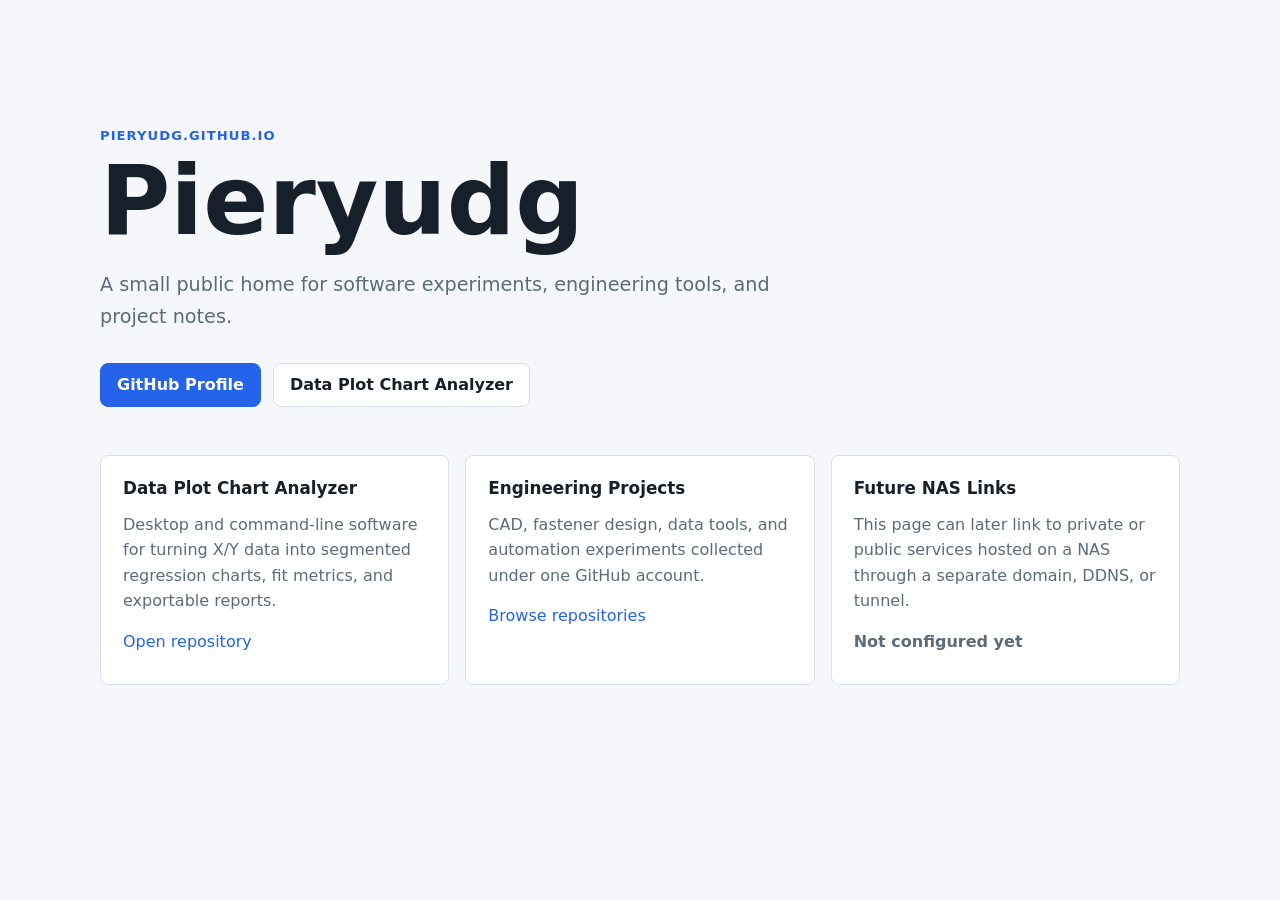
==== index.html @ e8ee1834 "Create GitHub Pages homepage" ====
<!doctype html>
<html lang="en">
  <head>
    <meta charset="utf-8" />
    <meta name="viewport" content="width=device-width, initial-scale=1" />
    <title>Pieryudg</title>
    <meta
      name="description"
      content="Personal GitHub Pages homepage for projects, tools, and future NAS service links."
    />
    <link rel="stylesheet" href="styles.css" />
  </head>
  <body>
    <main class="page">
      <section class="intro" aria-labelledby="page-title">
        <p class="eyebrow">Pieryudg.github.io</p>
        <h1 id="page-title">Pieryudg</h1>
        <p class="summary">
          A small public home for software experiments, engineering tools, and project notes.
        </p>
        <div class="actions" aria-label="Primary links">
          <a class="button primary" href="https://github.com/Pieryudg">GitHub Profile</a>
          <a class="button" href="https://github.com/Pieryudg/Data-Plot-Chart-Analyzer">Data Plot Chart Analyzer</a>
        </div>
      </section>

      <section class="grid" aria-label="Projects and links">
        <article>
          <h2>Data Plot Chart Analyzer</h2>
          <p>
            Desktop and command-line software for turning X/Y data into segmented regression
            charts, fit metrics, and exportable reports.
          </p>
          <a href="https://github.com/Pieryudg/Data-Plot-Chart-Analyzer">Open repository</a>
        </article>

        <article>
          <h2>Engineering Projects</h2>
          <p>
            CAD, fastener design, data tools, and automation experiments collected under one
            GitHub account.
          </p>
          <a href="https://github.com/Pieryudg?tab=repositories">Browse repositories</a>
        </article>

        <article>
          <h2>Future NAS Links</h2>
          <p>
            This page can later link to private or public services hosted on a NAS through a
            separate domain, DDNS, or tunnel.
          </p>
          <span class="muted">Not configured yet</span>
        </article>
      </section>
    </main>
  </body>
</html>
---- styles.css ----
:root {
  color-scheme: light;
  --background: #f5f7fb;
  --surface: #ffffff;
  --surface-strong: #eef2f7;
  --text: #17202a;
  --muted: #5c6b7a;
  --line: #d8e0ea;
  --accent: #2563eb;
  --accent-dark: #1d4ed8;
}

* {
  box-sizing: border-box;
}

body {
  margin: 0;
  min-height: 100vh;
  font-family: Inter, ui-sans-serif, system-ui, -apple-system, BlinkMacSystemFont, "Segoe UI", sans-serif;
  background: var(--background);
  color: var(--text);
}

a {
  color: var(--accent);
  text-decoration: none;
}

a:hover {
  text-decoration: underline;
}

.page {
  width: min(1080px, calc(100% - 40px));
  margin: 0 auto;
  padding: 72px 0;
}

.intro {
  padding: 56px 0 48px;
}

.eyebrow {
  margin: 0 0 12px;
  color: var(--accent);
  font-size: 0.82rem;
  font-weight: 700;
  letter-spacing: 0.08em;
  text-transform: uppercase;
}

h1 {
  margin: 0;
  font-size: clamp(3rem, 8vw, 6rem);
  line-height: 0.96;
  letter-spacing: 0;
}

.summary {
  max-width: 680px;
  margin: 22px 0 0;
  color: var(--muted);
  font-size: 1.2rem;
  line-height: 1.65;
}

.actions {
  display: flex;
  flex-wrap: wrap;
  gap: 12px;
  margin-top: 30px;
}

.button {
  display: inline-flex;
  align-items: center;
  justify-content: center;
  min-height: 44px;
  padding: 0 16px;
  border: 1px solid var(--line);
  border-radius: 8px;
  background: var(--surface);
  color: var(--text);
  font-weight: 650;
}

.button:hover {
  border-color: var(--accent);
  text-decoration: none;
}

.button.primary {
  background: var(--accent);
  border-color: var(--accent);
  color: #ffffff;
}

.button.primary:hover {
  background: var(--accent-dark);
}

.grid {
  display: grid;
  grid-template-columns: repeat(3, minmax(0, 1fr));
  gap: 16px;
}

article {
  min-height: 230px;
  padding: 22px;
  border: 1px solid var(--line);
  border-radius: 8px;
  background: var(--surface);
}

article h2 {
  margin: 0;
  font-size: 1.05rem;
}

article p {
  margin: 14px 0 18px;
  color: var(--muted);
  line-height: 1.6;
}

.muted {
  color: var(--muted);
  font-weight: 650;
}

@media (max-width: 800px) {
  .page {
    width: min(100% - 28px, 1080px);
    padding: 36px 0;
  }

  .intro {
    padding-top: 32px;
  }

  .grid {
    grid-template-columns: 1fr;
  }
}
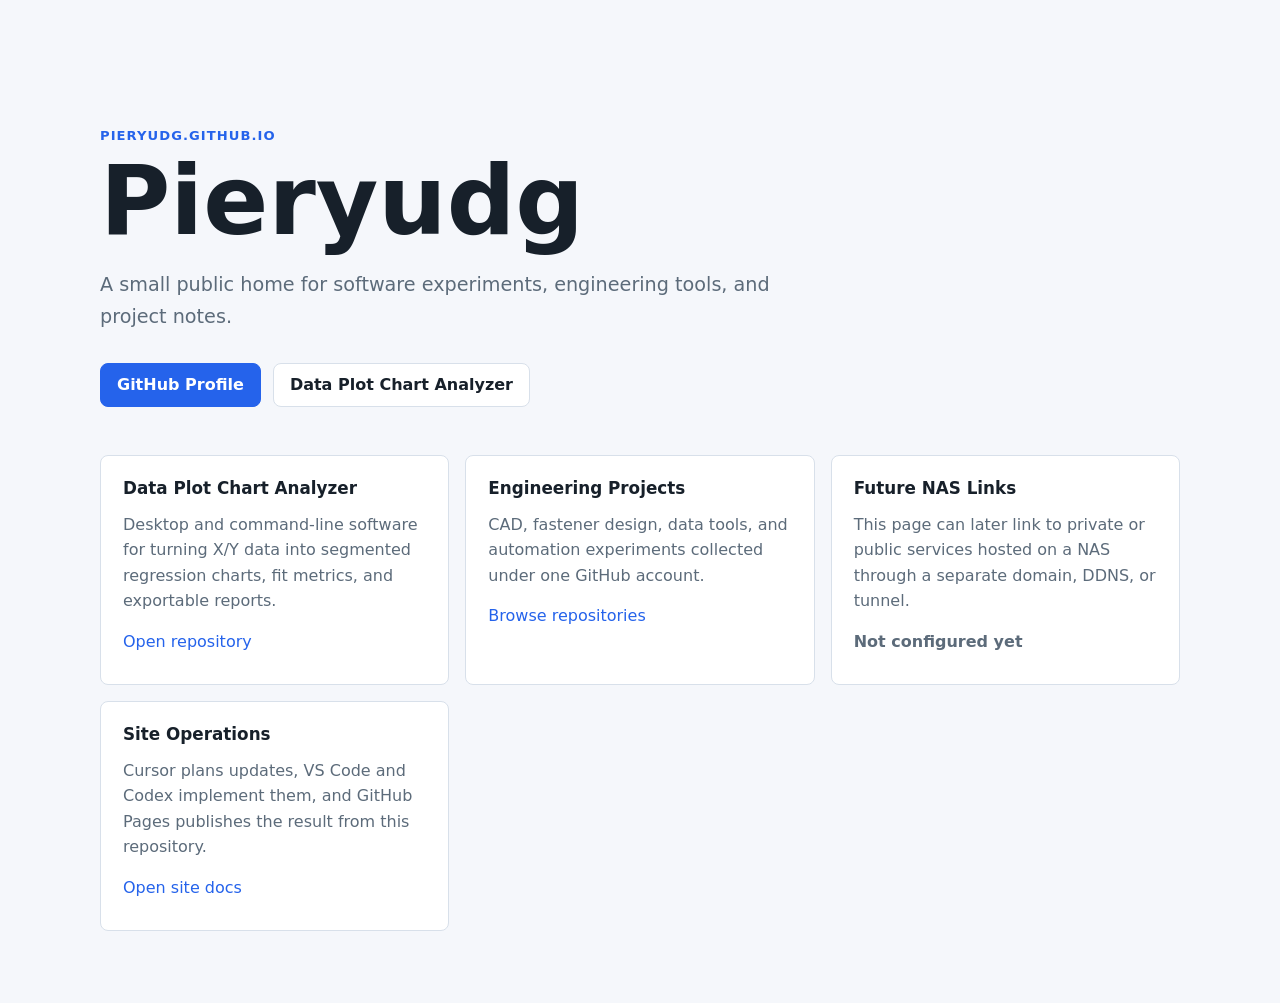
==== commit 09ac4627: "Add site collaboration workflow" ====
--- a/index.html
+++ b/index.html
@@ -51,6 +51,15 @@
           </p>
           <span class="muted">Not configured yet</span>
         </article>
+
+        <article>
+          <h2>Site Operations</h2>
+          <p>
+            Cursor plans updates, VS Code and Codex implement them, and GitHub Pages publishes
+            the result from this repository.
+          </p>
+          <a href="https://github.com/Pieryudg/Pieryudg.github.io/tree/main/docs">Open site docs</a>
+        </article>
       </section>
     </main>
   </body>
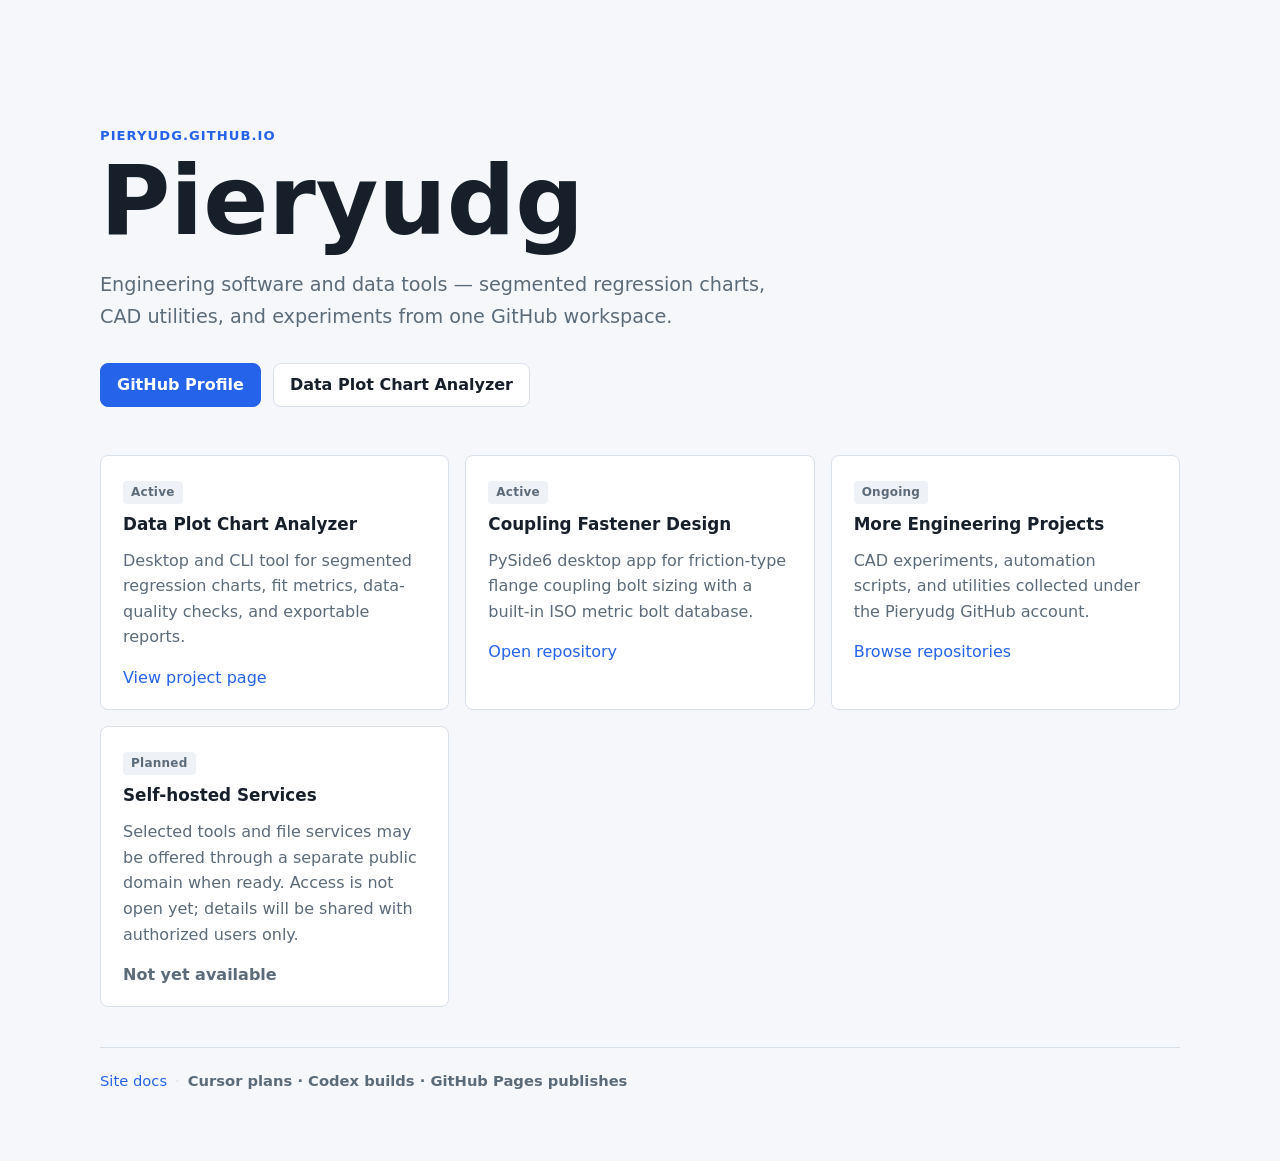
==== commit 14f11559: "Add Data Plot project page and refine homepage cards. Surface the flagship analyzer on a dedicated p" ====
--- a/index.html
+++ b/index.html
@@ -6,7 +6,7 @@
     <title>Pieryudg</title>
     <meta
       name="description"
-      content="Personal GitHub Pages homepage for projects, tools, and future NAS service links."
+      content="Engineering software and data tools — segmented regression charts, CAD utilities, and experiments from one GitHub workspace."
     />
     <link rel="stylesheet" href="styles.css" />
   </head>
@@ -16,51 +16,62 @@
         <p class="eyebrow">Pieryudg.github.io</p>
         <h1 id="page-title">Pieryudg</h1>
         <p class="summary">
-          A small public home for software experiments, engineering tools, and project notes.
+          Engineering software and data tools — segmented regression charts, CAD utilities, and
+          experiments from one GitHub workspace.
         </p>
         <div class="actions" aria-label="Primary links">
           <a class="button primary" href="https://github.com/Pieryudg">GitHub Profile</a>
-          <a class="button" href="https://github.com/Pieryudg/Data-Plot-Chart-Analyzer">Data Plot Chart Analyzer</a>
+          <a class="button" href="projects/data-plot-chart-analyzer.html">Data Plot Chart Analyzer</a>
         </div>
       </section>
 
       <section class="grid" aria-label="Projects and links">
         <article>
+          <p class="card-meta"><span class="status">Active</span></p>
           <h2>Data Plot Chart Analyzer</h2>
           <p>
-            Desktop and command-line software for turning X/Y data into segmented regression
-            charts, fit metrics, and exportable reports.
+            Desktop and CLI tool for segmented regression charts, fit metrics, data-quality
+            checks, and exportable reports.
           </p>
-          <a href="https://github.com/Pieryudg/Data-Plot-Chart-Analyzer">Open repository</a>
+          <a href="projects/data-plot-chart-analyzer.html">View project page</a>
         </article>
 
         <article>
-          <h2>Engineering Projects</h2>
+          <p class="card-meta"><span class="status">Active</span></p>
+          <h2>Coupling Fastener Design</h2>
           <p>
-            CAD, fastener design, data tools, and automation experiments collected under one
-            GitHub account.
+            PySide6 desktop app for friction-type flange coupling bolt sizing with a built-in ISO
+            metric bolt database.
+          </p>
+          <a href="https://github.com/Pieryudg/coupling-fastener-design">Open repository</a>
+        </article>
+
+        <article>
+          <p class="card-meta"><span class="status">Ongoing</span></p>
+          <h2>More Engineering Projects</h2>
+          <p>
+            CAD experiments, automation scripts, and utilities collected under the Pieryudg GitHub
+            account.
           </p>
           <a href="https://github.com/Pieryudg?tab=repositories">Browse repositories</a>
         </article>
 
         <article>
-          <h2>Future NAS Links</h2>
+          <p class="card-meta"><span class="status">Planned</span></p>
+          <h2>Self-hosted Services</h2>
           <p>
-            This page can later link to private or public services hosted on a NAS through a
-            separate domain, DDNS, or tunnel.
+            Selected tools and file services may be offered through a separate public domain when
+            ready. Access is not open yet; details will be shared with authorized users only.
           </p>
-          <span class="muted">Not configured yet</span>
-        </article>
-
-        <article>
-          <h2>Site Operations</h2>
-          <p>
-            Cursor plans updates, VS Code and Codex implement them, and GitHub Pages publishes
-            the result from this repository.
-          </p>
-          <a href="https://github.com/Pieryudg/Pieryudg.github.io/tree/main/docs">Open site docs</a>
+          <span class="muted">Not yet available</span>
         </article>
       </section>
+
+      <footer class="site-footer">
+        <a href="https://github.com/Pieryudg/Pieryudg.github.io/tree/main/docs">Site docs</a>
+        <span class="footer-sep" aria-hidden="true">·</span>
+        <span class="muted">Cursor plans · Codex builds · GitHub Pages publishes</span>
+      </footer>
     </main>
   </body>
 </html>
--- a/styles.css
+++ b/styles.css
@@ -130,6 +130,112 @@
   font-weight: 650;
 }
 
+.card-meta {
+  margin: 0 0 10px;
+}
+
+.status {
+  display: inline-block;
+  font-size: 0.75rem;
+  font-weight: 650;
+  padding: 2px 8px;
+  border-radius: 4px;
+  background: var(--surface-strong);
+  color: var(--muted);
+  letter-spacing: 0.02em;
+}
+
+.site-footer {
+  display: flex;
+  flex-wrap: wrap;
+  align-items: center;
+  gap: 8px;
+  margin-top: 40px;
+  padding-top: 24px;
+  border-top: 1px solid var(--line);
+  font-size: 0.92rem;
+}
+
+.footer-sep {
+  color: var(--line);
+}
+
+.intro-compact {
+  padding-bottom: 32px;
+}
+
+.prose {
+  max-width: 720px;
+  line-height: 1.7;
+}
+
+.prose h2 {
+  margin: 2rem 0 0.75rem;
+  font-size: 1.25rem;
+}
+
+.prose h2:first-child {
+  margin-top: 0;
+}
+
+.prose p,
+.prose ul {
+  color: var(--muted);
+}
+
+.prose ul {
+  padding-left: 1.25rem;
+}
+
+.prose li + li {
+  margin-top: 0.35rem;
+}
+
+.prose figure {
+  margin: 1.25rem 0;
+}
+
+.prose img {
+  display: block;
+  max-width: 100%;
+  height: auto;
+  border: 1px solid var(--line);
+  border-radius: 8px;
+}
+
+.prose figcaption {
+  margin-top: 0.5rem;
+  font-size: 0.9rem;
+  color: var(--muted);
+}
+
+.prose pre {
+  overflow-x: auto;
+  margin: 0.75rem 0 1rem;
+  padding: 12px 14px;
+  border: 1px solid var(--line);
+  border-radius: 8px;
+  background: var(--surface-strong);
+  color: var(--text);
+  font-size: 0.88rem;
+  line-height: 1.5;
+}
+
+.prose code {
+  font-family: ui-monospace, SFMono-Regular, Menlo, Monaco, Consolas, monospace;
+  font-size: 0.9em;
+}
+
+.prose pre code {
+  font-size: inherit;
+}
+
+.back-link {
+  margin-top: 2.5rem;
+  padding-top: 1.5rem;
+  border-top: 1px solid var(--line);
+}
+
 @media (max-width: 800px) {
   .page {
     width: min(100% - 28px, 1080px);
